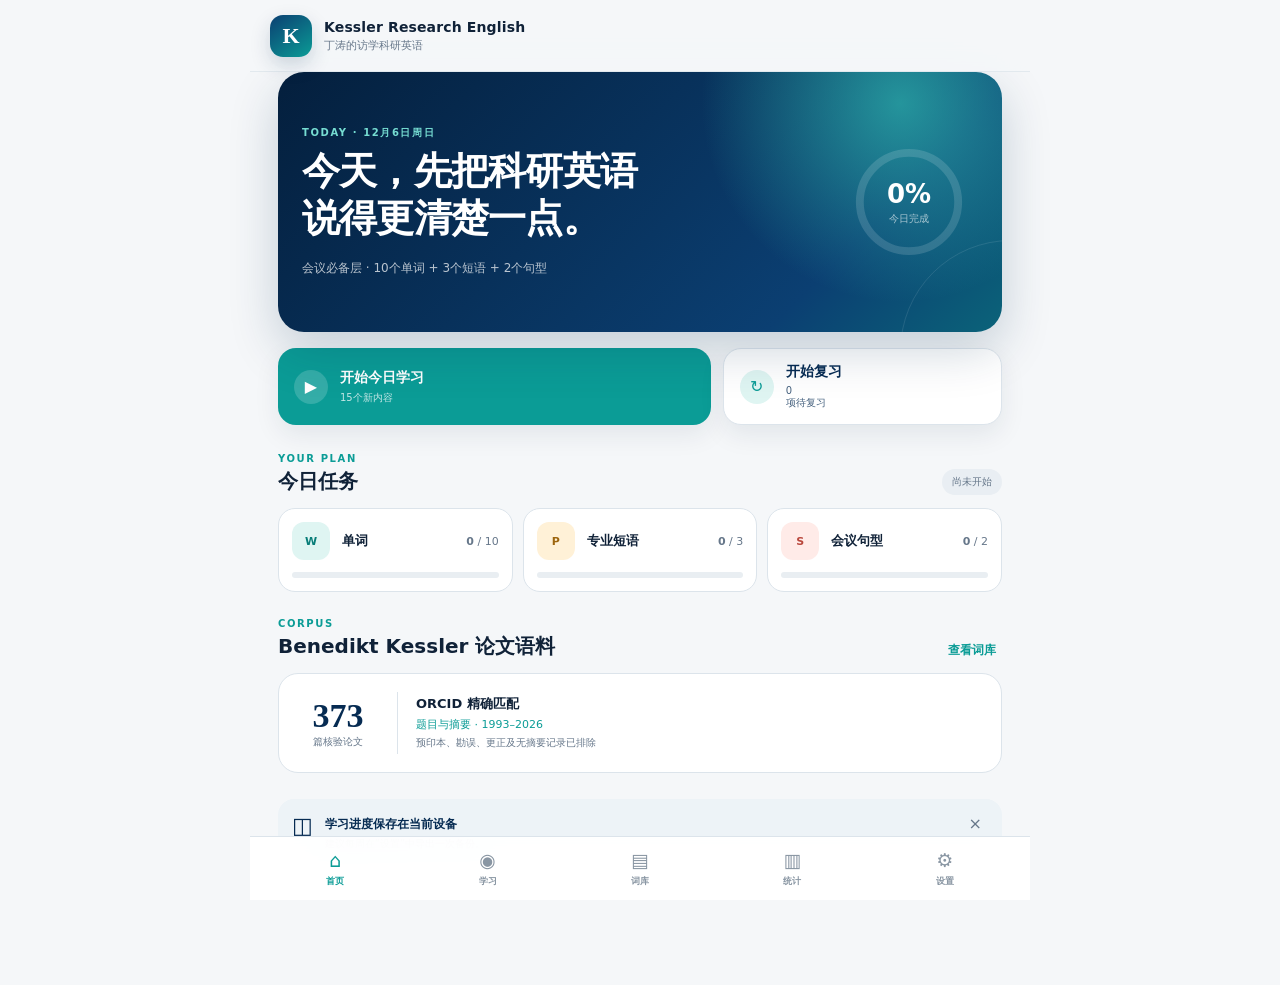
==== app/index.html @ 3f389485 "Publish Kessler Research English PWA" ====
<!doctype html>
<html lang="zh-CN">
  <head>
    <meta charset="utf-8" />
    <meta name="viewport" content="width=device-width, initial-scale=1, viewport-fit=cover" />
    <meta name="theme-color" content="#062b52" />
    <meta name="description" content="从 Benedikt Kessler 论文语料构建的科研英语学习工具" />
    <link rel="manifest" href="./manifest.webmanifest" />
    <link rel="icon" href="./icons/icon-192.png" />
    <link rel="apple-touch-icon" href="./icons/icon-192.png" />
    <link rel="stylesheet" href="./styles.css" />
    <title>Kessler Research English</title>
  </head>
  <body>
    <div class="app-shell">
      <header class="topbar">
        <div class="brand-mark" aria-hidden="true">K</div>
        <div class="brand-copy">
          <strong>Kessler Research English</strong>
          <span>丁涛的访学科研英语</span>
        </div>
        <button id="installButton" class="icon-button install-button" type="button" hidden aria-label="安装应用">
          <span aria-hidden="true">↓</span>
        </button>
      </header>

      <main id="mainContent">
        <section id="view-home" class="view is-active" data-view="home">
          <article class="hero-card">
            <div>
              <p class="eyebrow">TODAY · <span id="todayDate"></span></p>
              <h1>今天，先把科研英语<br />说得更清楚一点。</h1>
              <p class="hero-subtitle">会议必备层 · 10个单词 + 3个短语 + 2个句型</p>
            </div>
            <div class="progress-orbit" aria-label="今日进度">
              <svg viewBox="0 0 120 120" role="img">
                <circle class="orbit-track" cx="60" cy="60" r="50"></circle>
                <circle id="progressOrbit" class="orbit-value" cx="60" cy="60" r="50"></circle>
              </svg>
              <div class="orbit-label"><strong id="todayPercent">0%</strong><span>今日完成</span></div>
            </div>
          </article>

          <div class="home-actions">
            <button id="startTodayButton" class="primary-button" type="button">
              <span class="button-icon" aria-hidden="true">▶</span>
              <span><strong>开始今日学习</strong><small id="newItemsHint">15个新内容</small></span>
            </button>
            <button id="startReviewButton" class="secondary-button" type="button">
              <span class="button-icon review-icon" aria-hidden="true">↻</span>
              <span><strong>开始复习</strong><small><span id="dueReviewCount">0</span>项待复习</small></span>
            </button>
          </div>

          <section class="section-block">
            <div class="section-heading">
              <div><p class="eyebrow">YOUR PLAN</p><h2>今日任务</h2></div>
              <span class="status-pill" id="planStatus">尚未开始</span>
            </div>
            <div class="task-grid">
              <article class="task-card" data-task-type="word">
                <span class="task-icon word-color">W</span>
                <div><strong>单词</strong><span><b id="wordProgress">0</b> / 10</span></div>
                <div class="mini-progress"><i id="wordBar"></i></div>
              </article>
              <article class="task-card" data-task-type="phrase">
                <span class="task-icon phrase-color">P</span>
                <div><strong>专业短语</strong><span><b id="phraseProgress">0</b> / 3</span></div>
                <div class="mini-progress"><i id="phraseBar"></i></div>
              </article>
              <article class="task-card" data-task-type="sentence">
                <span class="task-icon sentence-color">S</span>
                <div><strong>会议句型</strong><span><b id="sentenceProgress">0</b> / 2</span></div>
                <div class="mini-progress"><i id="sentenceBar"></i></div>
              </article>
            </div>
          </section>

          <section class="section-block">
            <div class="section-heading">
              <div><p class="eyebrow">CORPUS</p><h2>Benedikt Kessler 论文语料</h2></div>
              <button class="text-button" data-go="library" type="button">查看词库</button>
            </div>
            <article class="corpus-card">
              <div class="corpus-number"><strong id="paperCount">373</strong><span>篇核验论文</span></div>
              <div class="corpus-divider"></div>
              <div class="corpus-copy">
                <strong>ORCID 精确匹配</strong>
                <span>题目与摘要 · 1993–2026</span>
                <small>预印本、勘误、更正及无摘要记录已排除</small>
              </div>
            </article>
          </section>

          <aside class="backup-notice" id="backupNotice">
            <span aria-hidden="true">◫</span>
            <div><strong>学习进度保存在当前设备</strong><p>建议每周在“设置”中导出一次备份。</p></div>
            <button id="dismissBackup" type="button" aria-label="关闭提示">×</button>
          </aside>
        </section>

        <section id="view-learn" class="view" data-view="learn">
          <div class="learn-header">
            <button id="closeSessionButton" class="icon-button" type="button" aria-label="退出学习">×</button>
            <div class="session-title"><strong id="sessionTitle">今日学习</strong><span id="sessionCounter">0 / 0</span></div>
            <button id="flagButton" class="icon-button" type="button" aria-label="标记内容错误">⚑</button>
          </div>
          <div class="session-progress"><i id="sessionProgressBar"></i></div>

          <article id="learningCard" class="learning-card">
            <div class="card-meta">
              <span id="cardTypeBadge" class="type-badge word-color">单词</span>
              <span id="cardTheme">泛素</span>
              <span id="cardFrequency"></span>
            </div>
            <div class="card-term-block">
              <h2 id="cardTerm">ubiquitin</h2>
              <p id="cardIpa" class="ipa">/juːˈbɪkwɪtɪn/</p>
              <p id="cardSyllables" class="syllables">ubi·qui·tin</p>
            </div>

            <div class="audio-controls" aria-label="发音控制">
              <button id="speakSlowButton" type="button"><span aria-hidden="true">◖</span>慢速</button>
              <button id="speakNormalButton" class="audio-primary" type="button"><span aria-hidden="true">▶</span>正常</button>
              <button id="speakLoopButton" type="button"><span aria-hidden="true">↻</span>循环</button>
            </div>

            <button id="revealButton" class="reveal-button" type="button">点击显示中文与例句</button>
            <div id="cardAnswer" class="card-answer" hidden>
              <p id="cardChinese" class="chinese-meaning"></p>
              <div id="wordFamilyBlock" class="detail-row"><span>词族</span><p id="cardWordFamily"></p></div>
              <div class="example-block">
                <span>科研语境</span>
                <p id="cardExampleEnglish"></p>
                <p id="cardExampleChinese" class="example-chinese"></p>
              </div>
              <div id="sourceBlock" class="source-block">
                <span>来源论文</span>
                <a id="cardSourceLink" target="_blank" rel="noreferrer"><span id="cardSourceTitle"></span><small id="cardSourceDoi"></small></a>
              </div>
            </div>

            <div class="practice-tools">
              <button id="recordButton" type="button"><span aria-hidden="true">●</span><span id="recordLabel">录下我的发音</span></button>
              <button id="playRecordingButton" type="button" disabled><span aria-hidden="true">▶</span>回听</button>
              <button id="quizButton" type="button"><span aria-hidden="true">♪</span>听力小测</button>
            </div>
            <audio id="recordingPlayback" hidden></audio>
          </article>

          <div id="ratingPanel" class="rating-panel" hidden>
            <p>这项内容你记得怎么样？</p>
            <div class="rating-grid">
              <button type="button" data-rating="again"><strong>忘记</strong><span>稍后再来</span></button>
              <button type="button" data-rating="hard"><strong>困难</strong><span>明天</span></button>
              <button type="button" data-rating="good"><strong>认识</strong><span>间隔复习</span></button>
              <button type="button" data-rating="easy"><strong>熟练</strong><span>延长间隔</span></button>
            </div>
          </div>
        </section>

        <section id="view-library" class="view" data-view="library">
          <div class="page-heading"><p class="eyebrow">300 ITEMS</p><h1>会议必备词库</h1><p>来源可追溯，按会议相关性排序。</p></div>
          <label class="search-box"><span aria-hidden="true">⌕</span><input id="librarySearch" type="search" placeholder="搜索英文、中文或主题" /></label>
          <div class="filter-row" id="libraryFilters">
            <button type="button" class="is-active" data-filter="all">全部</button>
            <button type="button" data-filter="word">单词</button>
            <button type="button" data-filter="phrase">短语</button>
            <button type="button" data-filter="sentence">句型</button>
            <button type="button" data-filter="flagged">已标记</button>
          </div>
          <div id="libraryList" class="library-list" aria-live="polite"></div>
          <button id="loadMoreLibrary" class="load-more" type="button">显示更多</button>
        </section>

        <section id="view-stats" class="view" data-view="stats">
          <div class="page-heading"><p class="eyebrow">PROGRESS</p><h1>学习统计</h1><p>关注是否真正听懂，而不只是点击次数。</p></div>
          <div class="stats-grid">
            <article><span>连续学习</span><strong><b id="streakCount">0</b> 天</strong></article>
            <article><span>已接触</span><strong><b id="seenCount">0</b> 项</strong></article>
            <article><span>已掌握</span><strong><b id="masteredCount">0</b> 项</strong></article>
            <article><span>累计复习</span><strong><b id="reviewCount">0</b> 次</strong></article>
          </div>
          <section class="mastery-card">
            <div class="section-heading"><div><p class="eyebrow">MEETING TIER</p><h2>会议必备层</h2></div><strong id="masteryPercent">0%</strong></div>
            <div class="mastery-bar"><i id="masteryBar"></i></div>
            <p>达到约80%后，再逐步引入领域核心层。</p>
          </section>
          <section class="section-block">
            <div class="section-heading"><div><p class="eyebrow">BY TYPE</p><h2>分类掌握</h2></div></div>
            <div id="typeStats" class="type-stats"></div>
          </section>
          <section class="section-block">
            <div class="section-heading"><div><p class="eyebrow">RECENT</p><h2>最近7天</h2></div></div>
            <div id="weeklyChart" class="weekly-chart"></div>
          </section>
        </section>

        <section id="view-settings" class="view" data-view="settings">
          <div class="page-heading"><p class="eyebrow">SETTINGS</p><h1>设置与备份</h1><p>发音取决于当前设备安装的系统语音。</p></div>
          <section class="settings-card">
            <label for="voiceSelect"><span>英式语音</span><small id="voiceStatus">正在读取设备声音…</small></label>
            <select id="voiceSelect"></select>
            <div class="settings-row"><label for="slowRate"><span>慢速语速</span><small id="slowRateValue">0.72×</small></label><input id="slowRate" type="range" min="0.5" max="0.9" step="0.02" value="0.72" /></div>
            <button id="testVoiceButton" class="settings-action" type="button">试听当前语音</button>
          </section>
          <section class="settings-card">
            <div class="settings-copy"><strong>学习进度</strong><p>无需账户；进度只保存在当前浏览器。</p></div>
            <div class="settings-actions">
              <button id="exportButton" type="button">导出备份</button>
              <label class="file-button">导入备份<input id="importInput" type="file" accept="application/json" /></label>
            </div>
          </section>
          <section class="settings-card">
            <div class="settings-copy"><strong>内容质量</strong><p><span id="flaggedCount">0</span>项被标记。导出的备份中会保留标记。</p></div>
            <button id="exportFlagsButton" class="settings-action" type="button">导出错误标记</button>
          </section>
          <section class="settings-card about-card">
            <div class="settings-copy"><strong>语料与版权</strong><p>373篇论文由ORCID精确匹配并经类型、摘要和作者规则筛选。软件只展示派生学习内容，不批量转载摘要。部分英式音标来自Wiktionary（CC BY-SA 4.0），专业术语另经人工校正。</p></div>
            <a href="https://orcid.org/0000-0002-8160-2446" target="_blank" rel="noreferrer">查看Kessler的ORCID</a>
          </section>
          <button id="resetButton" class="danger-button" type="button">清除本设备学习进度</button>
          <p class="version-line">Kessler Research English · <span id="appVersion">2026.07.31</span></p>
        </section>
      </main>

      <nav class="bottom-nav" aria-label="主导航">
        <button class="is-active" type="button" data-go="home"><span aria-hidden="true">⌂</span><b>首页</b></button>
        <button type="button" data-go="learn"><span aria-hidden="true">◉</span><b>学习</b></button>
        <button type="button" data-go="library"><span aria-hidden="true">▤</span><b>词库</b></button>
        <button type="button" data-go="stats"><span aria-hidden="true">▥</span><b>统计</b></button>
        <button type="button" data-go="settings"><span aria-hidden="true">⚙</span><b>设置</b></button>
      </nav>
    </div>

    <dialog id="quizDialog" class="quiz-dialog">
      <form method="dialog">
        <button class="dialog-close" value="cancel" aria-label="关闭">×</button>
        <p class="eyebrow">LISTENING QUIZ</p>
        <h2>你听到的是哪一项？</h2>
        <button id="quizReplayButton" class="quiz-speaker" type="button"><span aria-hidden="true">▶</span>再听一遍</button>
        <div id="quizOptions" class="quiz-options"></div>
        <p id="quizFeedback" class="quiz-feedback" aria-live="polite"></p>
      </form>
    </dialog>

    <div id="toast" class="toast" role="status" aria-live="polite"></div>
    <script src="./app.js" defer></script>
  </body>
</html>
---- app/styles.css ----
:root {
  --oxford: #062b52;
  --oxford-2: #0b3f72;
  --ink: #102238;
  --muted: #66778a;
  --paper: #f5f7f9;
  --card: #ffffff;
  --line: #dce4eb;
  --teal: #0b9c96;
  --teal-soft: #dff5f2;
  --gold: #e8a63b;
  --gold-soft: #fff1d7;
  --coral: #e26b5f;
  --coral-soft: #ffebe8;
  --shadow: 0 16px 42px rgba(15, 41, 68, 0.1);
  --radius-xl: 26px;
  --radius-lg: 20px;
  --radius-md: 14px;
  --safe-bottom: env(safe-area-inset-bottom, 0px);
  color-scheme: light;
  font-family: Inter, ui-sans-serif, system-ui, -apple-system, BlinkMacSystemFont, "Segoe UI", "PingFang SC", "Microsoft YaHei", sans-serif;
}

* { box-sizing: border-box; }
html { background: var(--paper); }
body { margin: 0; min-width: 320px; color: var(--ink); background: var(--paper); }
button, input, select { font: inherit; }
button { color: inherit; }
button:focus-visible, input:focus-visible, select:focus-visible, a:focus-visible { outline: 3px solid rgba(11, 156, 150, 0.3); outline-offset: 2px; }
[hidden] { display: none !important; }

.app-shell { width: min(100%, 780px); min-height: 100vh; margin: 0 auto; background: var(--paper); position: relative; }
.topbar { height: 72px; padding: 12px 20px; display: flex; align-items: center; gap: 12px; background: rgba(245,247,249,.92); backdrop-filter: blur(14px); position: sticky; top: 0; z-index: 30; border-bottom: 1px solid rgba(220,228,235,.75); }
.brand-mark { width: 42px; height: 42px; border-radius: 13px; display: grid; place-items: center; color: #fff; font: 700 22px Georgia, serif; background: linear-gradient(145deg, var(--oxford-2), var(--teal)); box-shadow: 0 8px 20px rgba(6,43,82,.18); }
.brand-copy { display: grid; line-height: 1.2; flex: 1; }
.brand-copy strong { font-size: 14px; letter-spacing: .01em; }
.brand-copy span { font-size: 11px; color: var(--muted); margin-top: 4px; }
.icon-button { width: 42px; height: 42px; border: 1px solid var(--line); background: var(--card); border-radius: 50%; display: grid; place-items: center; cursor: pointer; font-size: 20px; }
.install-button { color: var(--oxford); font-weight: 800; }

main { padding-bottom: calc(94px + var(--safe-bottom)); }
.view { display: none; padding: 0 18px 26px; animation: view-in .2s ease; }
.view.is-active { display: block; }
@keyframes view-in { from { opacity: 0; transform: translateY(4px); } to { opacity: 1; transform: none; } }

.hero-card { color: #fff; background: radial-gradient(circle at 86% 12%, rgba(49,191,179,.68), transparent 30%), linear-gradient(135deg, #041f3d 0%, #0b3f72 76%, #0b817f 120%); border-radius: var(--radius-xl); min-height: 260px; padding: 28px 24px; display: grid; grid-template-columns: 1fr 128px; align-items: center; gap: 14px; box-shadow: 0 18px 50px rgba(6,43,82,.2); overflow: hidden; position: relative; }
.hero-card::after { content: ""; width: 220px; height: 220px; border: 1px solid rgba(255,255,255,.1); border-radius: 50%; position: absolute; right: -120px; bottom: -130px; }
.eyebrow { margin: 0 0 8px; font-size: 10px; font-weight: 800; letter-spacing: .16em; color: var(--teal); text-transform: uppercase; }
.hero-card .eyebrow { color: #76ddd2; }
.hero-card h1 { font-family: Georgia, "Songti SC", serif; font-size: clamp(28px, 7vw, 38px); line-height: 1.23; margin: 0; letter-spacing: -.02em; }
.hero-subtitle { color: rgba(255,255,255,.72); line-height: 1.55; font-size: 12px; margin: 18px 0 0; }
.progress-orbit { width: 118px; height: 118px; position: relative; }
.progress-orbit svg { width: 100%; transform: rotate(-90deg); }
.progress-orbit circle { fill: none; stroke-width: 8; }
.orbit-track { stroke: rgba(255,255,255,.14); }
.orbit-value { stroke: #75e0d5; stroke-linecap: round; stroke-dasharray: 314.16; stroke-dashoffset: 314.16; transition: stroke-dashoffset .5s ease; }
.orbit-label { position: absolute; inset: 0; display: grid; place-content: center; text-align: center; }
.orbit-label strong { font-size: 26px; }
.orbit-label span { color: rgba(255,255,255,.64); font-size: 10px; margin-top: 3px; }

.home-actions { display: grid; grid-template-columns: 1.55fr 1fr; gap: 12px; margin: 16px 0 28px; }
.primary-button, .secondary-button { min-height: 72px; border: 0; border-radius: 18px; padding: 14px 16px; display: flex; align-items: center; gap: 12px; text-align: left; cursor: pointer; box-shadow: 0 10px 26px rgba(15,41,68,.08); }
.primary-button { color: #fff; background: var(--teal); }
.secondary-button { color: var(--oxford); background: var(--card); border: 1px solid var(--line); }
.button-icon { width: 34px; height: 34px; border-radius: 50%; display: grid; place-items: center; background: rgba(255,255,255,.17); }
.review-icon { background: var(--teal-soft); color: var(--teal); }
.primary-button span:last-child, .secondary-button span:last-child { display: grid; }
.primary-button strong, .secondary-button strong { font-size: 14px; }
.primary-button small, .secondary-button small { margin-top: 4px; opacity: .75; font-size: 10px; }

.section-block { margin: 26px 0; }
.section-heading { display: flex; justify-content: space-between; align-items: end; gap: 12px; margin-bottom: 13px; }
.section-heading h2 { margin: 0; font-size: 20px; }
.section-heading .eyebrow { margin-bottom: 4px; }
.status-pill { background: #e9eef3; color: var(--muted); border-radius: 999px; padding: 6px 10px; font-size: 10px; }
.text-button { border: 0; background: transparent; color: var(--teal); font-weight: 700; font-size: 12px; cursor: pointer; }
.task-grid { display: grid; gap: 10px; }
.task-card { background: var(--card); border: 1px solid var(--line); border-radius: 17px; padding: 13px; display: grid; grid-template-columns: 38px 1fr 78px; gap: 12px; align-items: center; }
.task-icon { width: 38px; height: 38px; border-radius: 12px; display: grid; place-items: center; font-weight: 800; }
.task-card > div:nth-child(2) { display: flex; justify-content: space-between; gap: 10px; align-items: center; }
.task-card strong { font-size: 13px; }
.task-card span { font-size: 11px; color: var(--muted); }
.mini-progress { height: 6px; border-radius: 99px; background: #e9eef2; overflow: hidden; }
.mini-progress i { display: block; height: 100%; width: 0; border-radius: inherit; background: var(--teal); transition: width .35s ease; }
.word-color { background: var(--teal-soft) !important; color: #087d78 !important; }
.phrase-color { background: var(--gold-soft) !important; color: #9d650e !important; }
.sentence-color { background: var(--coral-soft) !important; color: #b9473c !important; }

.corpus-card { background: var(--card); border: 1px solid var(--line); border-radius: var(--radius-lg); padding: 18px; display: flex; align-items: center; gap: 18px; }
.corpus-number { min-width: 82px; display: grid; text-align: center; }
.corpus-number strong { font: 700 34px Georgia, serif; color: var(--oxford); }
.corpus-number span { font-size: 10px; color: var(--muted); }
.corpus-divider { width: 1px; height: 62px; background: var(--line); }
.corpus-copy { display: grid; gap: 4px; }
.corpus-copy strong { font-size: 13px; }
.corpus-copy span { font-size: 11px; color: var(--teal); }
.corpus-copy small { color: var(--muted); font-size: 10px; line-height: 1.45; }
.backup-notice { display: flex; align-items: flex-start; gap: 12px; margin-top: 22px; padding: 14px; background: #edf3f7; border-radius: 16px; color: var(--oxford); }
.backup-notice > span { font-size: 22px; }
.backup-notice div { flex: 1; }
.backup-notice strong { font-size: 12px; }
.backup-notice p { color: var(--muted); font-size: 10px; margin: 4px 0 0; }
.backup-notice button { border: 0; background: transparent; cursor: pointer; color: var(--muted); }

.learn-header { display: flex; align-items: center; gap: 12px; padding: 12px 0; }
.session-title { flex: 1; text-align: center; display: grid; }
.session-title strong { font-size: 13px; }
.session-title span { color: var(--muted); font-size: 10px; margin-top: 2px; }
.session-progress { height: 4px; border-radius: 99px; background: #dfe6eb; overflow: hidden; margin: 0 0 16px; }
.session-progress i { display: block; width: 0; height: 100%; background: var(--teal); transition: width .3s ease; }
.learning-card { background: var(--card); border: 1px solid var(--line); border-radius: var(--radius-xl); padding: 22px 20px; box-shadow: var(--shadow); }
.card-meta { display: flex; align-items: center; gap: 8px; color: var(--muted); font-size: 10px; }
.type-badge { border-radius: 999px; padding: 6px 9px; font-weight: 800; }
#cardFrequency { margin-left: auto; }
.card-term-block { text-align: center; padding: 38px 0 22px; }
.card-term-block h2 { margin: 0; color: var(--oxford); font: 700 clamp(34px, 9vw, 50px)/1.14 Georgia, "Times New Roman", serif; overflow-wrap: anywhere; }
.card-term-block h2.is-sentence { font-size: clamp(24px, 6.5vw, 34px); line-height: 1.32; }
.ipa { font-size: 15px; color: var(--teal); margin: 12px 0 0; }
.syllables { font-size: 11px; letter-spacing: .08em; color: var(--muted); margin: 7px 0 0; }
.audio-controls { display: grid; grid-template-columns: repeat(3, 1fr); gap: 8px; }
.audio-controls button { border: 1px solid var(--line); background: #f8fafb; border-radius: 12px; padding: 11px 6px; color: var(--muted); font-size: 11px; cursor: pointer; }
.audio-controls button span { margin-right: 4px; }
.audio-controls .audio-primary { background: var(--oxford); border-color: var(--oxford); color: #fff; }
.reveal-button { width: 100%; margin: 22px 0 0; border: 1px dashed #a9bac8; background: #f7fafb; color: var(--oxford); border-radius: 14px; padding: 15px; cursor: pointer; font-weight: 700; font-size: 12px; }
.card-answer { border-top: 1px solid var(--line); margin-top: 22px; padding-top: 20px; }
.chinese-meaning { text-align: center; font-size: 24px; font-weight: 800; color: var(--oxford); margin: 0 0 20px; }
.detail-row, .example-block, .source-block { margin-top: 16px; }
.detail-row > span, .example-block > span, .source-block > span { display: block; color: var(--muted); font-size: 9px; letter-spacing: .12em; text-transform: uppercase; margin-bottom: 6px; }
.detail-row p, .example-block p { margin: 0; font-size: 13px; line-height: 1.6; }
.example-chinese { color: var(--muted); font-size: 11px !important; margin-top: 3px !important; }
.source-block a { display: grid; color: var(--oxford); text-decoration: none; padding: 11px 12px; background: #f1f5f7; border-radius: 12px; }
.source-block a span { font-size: 10px; line-height: 1.45; }
.source-block a small { color: var(--teal); margin-top: 4px; font-size: 9px; }
.practice-tools { display: grid; grid-template-columns: 1.35fr .8fr .9fr; gap: 8px; margin-top: 20px; }
.practice-tools button { border: 1px solid var(--line); background: var(--card); border-radius: 12px; padding: 11px 6px; font-size: 10px; cursor: pointer; }
.practice-tools button:disabled { opacity: .4; cursor: not-allowed; }
#recordButton.is-recording { color: var(--coral); border-color: var(--coral); background: var(--coral-soft); }
.rating-panel { margin-top: 14px; }
.rating-panel > p { text-align: center; color: var(--muted); font-size: 11px; }
.rating-grid { display: grid; grid-template-columns: repeat(4, 1fr); gap: 7px; }
.rating-grid button { border: 1px solid var(--line); background: var(--card); border-radius: 12px; padding: 10px 4px; display: grid; cursor: pointer; }
.rating-grid button strong { font-size: 11px; }
.rating-grid button span { color: var(--muted); font-size: 8px; margin-top: 3px; }

.page-heading { padding: 24px 2px 18px; }
.page-heading h1 { margin: 0; font: 700 32px Georgia, "Songti SC", serif; color: var(--oxford); }
.page-heading > p:last-child { margin: 8px 0 0; color: var(--muted); font-size: 12px; }
.search-box { display: flex; align-items: center; gap: 9px; background: var(--card); border: 1px solid var(--line); border-radius: 14px; padding: 0 13px; }
.search-box span { color: var(--muted); font-size: 20px; }
.search-box input { border: 0; background: transparent; min-width: 0; width: 100%; padding: 13px 0; outline: 0; }
.filter-row { display: flex; gap: 7px; overflow-x: auto; padding: 12px 0 10px; scrollbar-width: none; }
.filter-row::-webkit-scrollbar { display: none; }
.filter-row button { white-space: nowrap; border: 1px solid var(--line); background: var(--card); color: var(--muted); border-radius: 999px; padding: 8px 12px; font-size: 10px; cursor: pointer; }
.filter-row button.is-active { color: #fff; border-color: var(--oxford); background: var(--oxford); }
.library-list { display: grid; gap: 8px; }
.library-item { border: 1px solid var(--line); background: var(--card); border-radius: 15px; padding: 13px; display: grid; grid-template-columns: 36px 1fr auto; align-items: center; gap: 11px; cursor: pointer; text-align: left; }
.library-item .task-icon { width: 36px; height: 36px; }
.library-term { display: grid; min-width: 0; }
.library-term strong { font: 700 16px Georgia, serif; color: var(--oxford); overflow: hidden; text-overflow: ellipsis; white-space: nowrap; }
.library-term span { font-size: 10px; color: var(--muted); margin-top: 4px; overflow: hidden; text-overflow: ellipsis; white-space: nowrap; }
.library-state { font-size: 9px; border-radius: 999px; padding: 5px 8px; background: #edf1f4; color: var(--muted); }
.library-state.mastered { color: #087d78; background: var(--teal-soft); }
.load-more { display: block; margin: 14px auto 0; border: 0; background: transparent; color: var(--teal); font-size: 11px; font-weight: 800; cursor: pointer; }

.stats-grid { display: grid; grid-template-columns: repeat(2, 1fr); gap: 10px; }
.stats-grid article { background: var(--card); border: 1px solid var(--line); border-radius: 17px; padding: 16px; display: grid; gap: 8px; }
.stats-grid span { color: var(--muted); font-size: 10px; }
.stats-grid strong { color: var(--oxford); font-size: 16px; }
.stats-grid b { font: 700 30px Georgia, serif; }
.mastery-card { margin: 16px 0 28px; background: linear-gradient(135deg, var(--oxford), var(--oxford-2)); color: #fff; padding: 20px; border-radius: var(--radius-lg); }
.mastery-card .eyebrow { color: #73d9d0; }
.mastery-card .section-heading { margin-bottom: 15px; }
.mastery-card .section-heading > strong { font: 700 28px Georgia, serif; }
.mastery-bar { height: 8px; border-radius: 99px; background: rgba(255,255,255,.14); overflow: hidden; }
.mastery-bar i { display: block; width: 0; height: 100%; background: #70ded3; border-radius: inherit; }
.mastery-card > p { color: rgba(255,255,255,.64); font-size: 10px; margin: 10px 0 0; }
.type-stats { display: grid; gap: 10px; }
.type-stat { display: grid; grid-template-columns: 70px 1fr 38px; align-items: center; gap: 10px; font-size: 11px; }
.type-stat .bar { height: 7px; background: #e5ebef; border-radius: 99px; overflow: hidden; }
.type-stat .bar i { display: block; height: 100%; background: var(--teal); }
.weekly-chart { height: 140px; display: flex; align-items: end; gap: 8px; padding: 12px 0 0; }
.day-column { flex: 1; height: 100%; display: flex; flex-direction: column; justify-content: flex-end; align-items: center; gap: 6px; }
.day-column i { display: block; width: min(28px, 70%); min-height: 3px; background: linear-gradient(180deg, var(--teal), #77d7ce); border-radius: 8px 8px 3px 3px; }
.day-column span { color: var(--muted); font-size: 9px; }

.settings-card { background: var(--card); border: 1px solid var(--line); border-radius: var(--radius-lg); padding: 17px; margin-bottom: 12px; }
.settings-card > label, .settings-row label { display: flex; justify-content: space-between; gap: 10px; margin-bottom: 9px; }
.settings-card label span, .settings-copy strong { font-size: 13px; font-weight: 800; }
.settings-card label small { color: var(--muted); font-size: 9px; align-self: end; }
.settings-card select { width: 100%; border: 1px solid var(--line); background: #f8fafb; border-radius: 11px; padding: 11px; }
.settings-row { margin-top: 16px; }
.settings-row input { width: 100%; accent-color: var(--teal); }
.settings-action, .settings-actions button, .file-button { border: 1px solid var(--line); background: #f8fafb; border-radius: 11px; padding: 10px 12px; cursor: pointer; font-size: 11px; text-align: center; }
.settings-action { width: 100%; margin-top: 12px; }
.settings-copy p { color: var(--muted); font-size: 10px; line-height: 1.5; margin: 5px 0 0; }
.settings-actions { display: grid; grid-template-columns: 1fr 1fr; gap: 8px; margin-top: 14px; }
.file-button input { display: none; }
.about-card a { display: inline-block; color: var(--teal); font-size: 11px; margin-top: 12px; }
.danger-button { width: 100%; border: 1px solid #f1c5bf; color: #ae4137; background: #fff4f2; padding: 12px; border-radius: 12px; cursor: pointer; }
.version-line { color: #9aa7b4; text-align: center; font-size: 9px; margin: 22px 0; }

.bottom-nav { position: fixed; z-index: 40; left: 50%; bottom: 0; transform: translateX(-50%); width: min(100%, 780px); display: grid; grid-template-columns: repeat(5, 1fr); background: rgba(255,255,255,.95); backdrop-filter: blur(16px); border-top: 1px solid var(--line); padding: 8px 9px calc(8px + var(--safe-bottom)); }
.bottom-nav button { border: 0; background: transparent; color: #8996a3; display: grid; place-items: center; gap: 3px; padding: 4px; cursor: pointer; }
.bottom-nav button span { font-size: 19px; height: 23px; }
.bottom-nav button b { font-size: 9px; font-weight: 600; }
.bottom-nav button.is-active { color: var(--teal); }

.quiz-dialog { width: min(calc(100% - 30px), 440px); border: 0; border-radius: 24px; padding: 0; color: var(--ink); box-shadow: 0 30px 80px rgba(0,0,0,.28); }
.quiz-dialog::backdrop { background: rgba(4,23,42,.65); backdrop-filter: blur(3px); }
.quiz-dialog form { padding: 24px; position: relative; }
.dialog-close { position: absolute; right: 16px; top: 14px; border: 0; background: transparent; color: var(--muted); font-size: 22px; cursor: pointer; }
.quiz-dialog h2 { margin: 0; font: 700 26px Georgia, serif; color: var(--oxford); }
.quiz-speaker { margin: 22px auto; display: flex; gap: 8px; align-items: center; border: 0; background: var(--oxford); color: #fff; border-radius: 999px; padding: 11px 18px; cursor: pointer; }
.quiz-options { display: grid; gap: 8px; }
.quiz-options button { border: 1px solid var(--line); background: #f8fafb; border-radius: 12px; padding: 12px; text-align: left; cursor: pointer; }
.quiz-options button.correct { border-color: var(--teal); background: var(--teal-soft); color: #087d78; }
.quiz-options button.incorrect { border-color: var(--coral); background: var(--coral-soft); color: #a83d34; }
.quiz-feedback { min-height: 20px; text-align: center; font-size: 11px; margin: 12px 0 0; }
.toast { position: fixed; z-index: 100; left: 50%; bottom: calc(88px + var(--safe-bottom)); transform: translate(-50%, 20px); background: #102238; color: #fff; padding: 10px 14px; border-radius: 999px; font-size: 10px; opacity: 0; pointer-events: none; transition: .2s ease; white-space: nowrap; max-width: calc(100% - 32px); overflow: hidden; text-overflow: ellipsis; }
.toast.is-visible { opacity: 1; transform: translate(-50%, 0); }

@media (max-width: 520px) {
  .hero-card { grid-template-columns: 1fr; min-height: 310px; }
  .progress-orbit { position: absolute; right: 20px; bottom: 19px; width: 98px; height: 98px; }
  .orbit-label strong { font-size: 22px; }
  .hero-subtitle { max-width: 60%; }
  .home-actions { grid-template-columns: 1fr 1fr; }
  .primary-button, .secondary-button { align-items: flex-start; flex-direction: column; gap: 7px; min-height: 100px; }
  .task-card { grid-template-columns: 38px 1fr; }
  .task-card .mini-progress { grid-column: 1 / -1; }
  .practice-tools { grid-template-columns: 1fr 1fr; }
  .practice-tools button:first-child { grid-column: 1 / -1; }
}

@media (min-width: 700px) {
  .view { padding-left: 28px; padding-right: 28px; }
  .task-grid { grid-template-columns: repeat(3, 1fr); }
  .task-card { grid-template-columns: 38px 1fr; }
  .task-card .mini-progress { grid-column: 1 / -1; }
  .library-list { grid-template-columns: repeat(2, 1fr); }
}

@media (prefers-reduced-motion: reduce) {
  *, *::before, *::after { scroll-behavior: auto !important; animation-duration: .01ms !important; transition-duration: .01ms !important; }
}
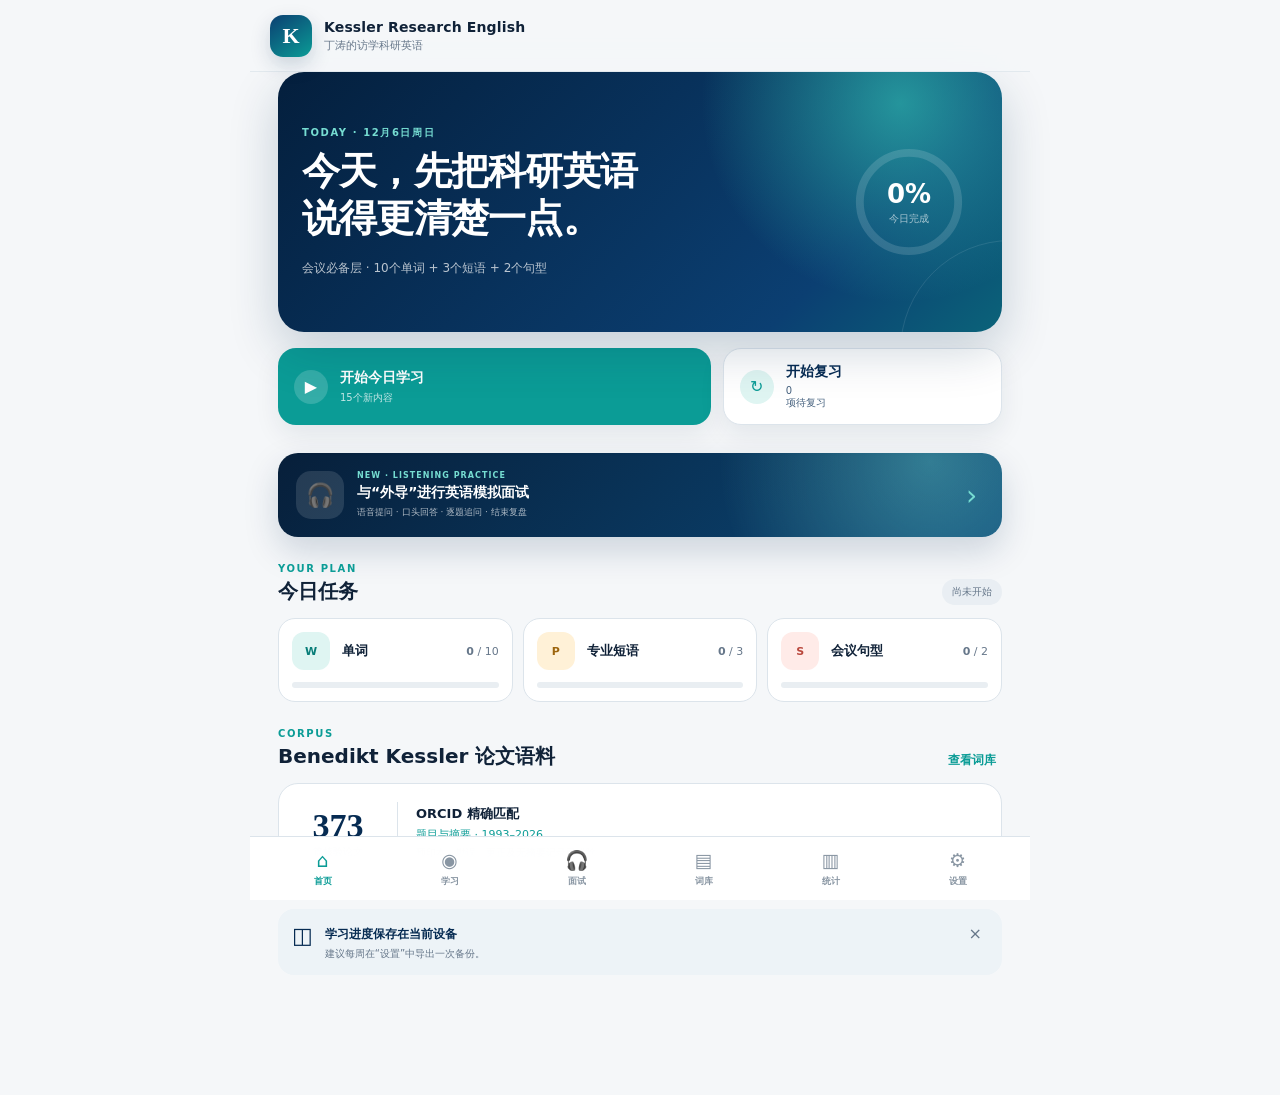
==== commit 60be58c0: "Add interactive spoken interview practice" ====
--- a/app/index.html
+++ b/app/index.html
@@ -52,6 +52,16 @@
             </button>
           </div>
 
+          <button id="openInterviewButton" class="interview-entry" type="button" data-go="interview">
+            <span class="interview-entry-icon" aria-hidden="true">🎧</span>
+            <span class="interview-entry-copy">
+              <small>NEW · LISTENING PRACTICE</small>
+              <strong>与“外导”进行英语模拟面试</strong>
+              <span>语音提问 · 口头回答 · 逐题追问 · 结束复盘</span>
+            </span>
+            <span class="interview-entry-arrow" aria-hidden="true">›</span>
+          </button>
+
           <section class="section-block">
             <div class="section-heading">
               <div><p class="eyebrow">YOUR PLAN</p><h2>今日任务</h2></div>
@@ -99,6 +109,129 @@
           </aside>
         </section>
 
+        <section id="view-interview" class="view" data-view="interview">
+          <div class="page-heading interview-page-heading">
+            <p class="eyebrow">OXFORD VISIT · LISTENING</p>
+            <h1>英语模拟面试</h1>
+            <p>Professor Kessler 角色模拟。问题默认不显示文字，请先听再回答。</p>
+          </div>
+
+          <section id="interviewIntro" class="interview-intro">
+            <article class="interviewer-card">
+              <div class="interviewer-avatar" aria-hidden="true">BK</div>
+              <div>
+                <p class="eyebrow">AI PRACTICE ROLE</p>
+                <h2>Professor Benedikt Kessler</h2>
+                <p>University of Oxford · Research-visit interview</p>
+              </div>
+            </article>
+
+            <div class="interview-brief">
+              <div><strong>约 12–16 个问题</strong><span>会根据回答追问</span></div>
+              <div><strong>0.75× 语速</strong><span>可随时慢速重播</span></div>
+              <div><strong>不打断纠错</strong><span>结束后统一复盘</span></div>
+            </div>
+
+            <div class="interview-topic-list">
+              <strong>本轮覆盖</strong>
+              <p>C. elegans lactylome · mass spectrometry · motivation · proposed visit · funding · availability</p>
+            </div>
+
+            <aside class="interview-device-note">
+              <span aria-hidden="true">●</span>
+              <p><strong>建议佩戴耳机</strong><br />首次使用麦克风时，请允许浏览器访问。语音转写不支持时仍可听题并手动输入。</p>
+            </aside>
+
+            <button id="interviewStartButton" class="interview-start-button" type="button">
+              <span aria-hidden="true">▶</span> 开始模拟面试
+            </button>
+          </section>
+
+          <section id="interviewSession" class="interview-session" hidden>
+            <div class="interview-session-top">
+              <button id="interviewExitButton" class="icon-button" type="button" aria-label="退出模拟面试">×</button>
+              <div>
+                <strong id="interviewQuestionNumber">Question 1</strong>
+                <span id="interviewTopic">Introduction</span>
+              </div>
+              <button id="interviewEndButton" class="interview-end-button" type="button">结束</button>
+            </div>
+            <div class="session-progress interview-progress"><i id="interviewProgressBar"></i></div>
+
+            <article class="interview-stage">
+              <div class="interviewer-live">
+                <div class="interviewer-avatar is-live" aria-hidden="true">BK</div>
+                <div>
+                  <strong>Professor Kessler</strong>
+                  <span id="interviewStatus" aria-live="polite">准备提问…</span>
+                </div>
+                <div id="interviewWave" class="voice-wave" aria-hidden="true"><i></i><i></i><i></i><i></i><i></i></div>
+              </div>
+
+              <div id="interviewQuestionText" class="interview-question-text" hidden></div>
+
+              <div class="interview-listen-controls">
+                <button id="interviewRepeatButton" type="button"><span aria-hidden="true">↻</span> 0.75× 重播</button>
+                <button id="interviewSlowerButton" type="button"><span aria-hidden="true">◖</span> 更慢重播</button>
+                <button id="interviewShowTextButton" type="button"><span aria-hidden="true">Aa</span> 显示原文</button>
+              </div>
+
+              <div class="answer-panel">
+                <div class="answer-panel-heading">
+                  <div><p class="eyebrow">YOUR ANSWER</p><strong>请用英语口头回答</strong></div>
+                  <span id="interviewTimer">00:00</span>
+                </div>
+
+                <button id="interviewMicButton" class="interview-mic-button" type="button">
+                  <span class="mic-symbol" aria-hidden="true">●</span>
+                  <strong id="interviewMicLabel">点击开始回答</strong>
+                  <small>再次点击结束录音</small>
+                </button>
+
+                <label class="interview-transcript-label" for="interviewAnswerInput">
+                  <span>语音转写（可以手动修改）</span>
+                  <textarea id="interviewAnswerInput" rows="4" lang="en" spellcheck="true" placeholder="Your spoken answer will appear here…"></textarea>
+                </label>
+                <p id="interviewRecognitionNote" class="recognition-note"></p>
+
+                <div class="interview-answer-actions">
+                  <button id="interviewDidNotUnderstandButton" type="button">没听懂，再慢一点</button>
+                  <button id="interviewSubmitButton" type="button" disabled>提交并听下一题 <span aria-hidden="true">›</span></button>
+                </div>
+              </div>
+            </article>
+          </section>
+
+          <section id="interviewResult" class="interview-result" hidden>
+            <article class="result-hero">
+              <span aria-hidden="true">✓</span>
+              <p class="eyebrow">INTERVIEW COMPLETE</p>
+              <h2>本轮模拟完成</h2>
+              <p id="interviewResultSummary"></p>
+            </article>
+
+            <article class="result-card">
+              <p class="eyebrow">1 · LISTENING</p>
+              <h3>没有听懂的问题</h3>
+              <ul id="interviewMisunderstoodList"></ul>
+            </article>
+            <article class="result-card">
+              <p class="eyebrow">2 · CLARITY</p>
+              <h3>表达不够清楚的回答</h3>
+              <ul id="interviewUnclearList"></ul>
+            </article>
+            <article class="result-card improve-card">
+              <p class="eyebrow">3 · SENTENCES TO IMPROVE</p>
+              <h3>建议重点练习的五句话</h3>
+              <ol id="interviewSentenceList"></ol>
+            </article>
+            <div class="result-actions">
+              <button id="interviewCopyButton" type="button">复制本轮复盘</button>
+              <button id="interviewRestartButton" class="interview-start-button" type="button">再练一次</button>
+            </div>
+          </section>
+        </section>
+
         <section id="view-learn" class="view" data-view="learn">
           <div class="learn-header">
             <button id="closeSessionButton" class="icon-button" type="button" aria-label="退出学习">×</button>
@@ -227,6 +360,7 @@
       <nav class="bottom-nav" aria-label="主导航">
         <button class="is-active" type="button" data-go="home"><span aria-hidden="true">⌂</span><b>首页</b></button>
         <button type="button" data-go="learn"><span aria-hidden="true">◉</span><b>学习</b></button>
+        <button type="button" data-go="interview"><span aria-hidden="true">🎧</span><b>面试</b></button>
         <button type="button" data-go="library"><span aria-hidden="true">▤</span><b>词库</b></button>
         <button type="button" data-go="stats"><span aria-hidden="true">▥</span><b>统计</b></button>
         <button type="button" data-go="settings"><span aria-hidden="true">⚙</span><b>设置</b></button>
@@ -246,5 +380,6 @@
 
     <div id="toast" class="toast" role="status" aria-live="polite"></div>
     <script src="./app.js" defer></script>
+    <script src="./interview.js" defer></script>
   </body>
 </html>
--- a/app/styles.css
+++ b/app/styles.css
@@ -24,7 +24,7 @@
 * { box-sizing: border-box; }
 html { background: var(--paper); }
 body { margin: 0; min-width: 320px; color: var(--ink); background: var(--paper); }
-button, input, select { font: inherit; }
+button, input, select, textarea { font: inherit; }
 button { color: inherit; }
 button:focus-visible, input:focus-visible, select:focus-visible, a:focus-visible { outline: 3px solid rgba(11, 156, 150, 0.3); outline-offset: 2px; }
 [hidden] { display: none !important; }
@@ -101,6 +101,101 @@
 .backup-notice strong { font-size: 12px; }
 .backup-notice p { color: var(--muted); font-size: 10px; margin: 4px 0 0; }
 .backup-notice button { border: 0; background: transparent; cursor: pointer; color: var(--muted); }
+
+.interview-entry { width: 100%; border: 0; color: #fff; background: radial-gradient(circle at 90% 10%, rgba(117,224,213,.38), transparent 32%), linear-gradient(135deg, #071f3a, #0b4776); border-radius: var(--radius-lg); padding: 18px; display: grid; grid-template-columns: 48px 1fr 18px; align-items: center; gap: 13px; text-align: left; cursor: pointer; box-shadow: 0 14px 34px rgba(6,43,82,.17); }
+.interview-entry-icon { width: 48px; height: 48px; border-radius: 15px; display: grid; place-items: center; background: rgba(255,255,255,.12); font-size: 23px; }
+.interview-entry-copy { min-width: 0; display: grid; gap: 4px; }
+.interview-entry-copy small { color: #76ddd2; font-size: 8px; font-weight: 800; letter-spacing: .13em; }
+.interview-entry-copy strong { font-size: 14px; }
+.interview-entry-copy span { color: rgba(255,255,255,.67); font-size: 9px; line-height: 1.45; }
+.interview-entry-arrow { color: #76ddd2; font-size: 28px; }
+
+.interview-page-heading { padding-bottom: 14px; }
+.interview-intro, .interview-session, .interview-result { padding-bottom: 12px; }
+.interviewer-card { color: #fff; background: radial-gradient(circle at 88% 8%, rgba(53,194,181,.58), transparent 29%), linear-gradient(135deg, #041f3d, #0b3f72 76%, #0b817f 125%); border-radius: var(--radius-xl); padding: 24px 20px; display: flex; align-items: center; gap: 16px; box-shadow: 0 18px 48px rgba(6,43,82,.2); }
+.interviewer-avatar { width: 70px; height: 70px; flex: 0 0 70px; display: grid; place-items: center; border-radius: 50%; color: #fff; background: linear-gradient(145deg, #0b6d83, #0ba79f); border: 3px solid rgba(255,255,255,.38); font: 700 23px Georgia, serif; box-shadow: 0 10px 28px rgba(0,0,0,.18); }
+.interviewer-card .eyebrow { color: #76ddd2; margin-bottom: 5px; }
+.interviewer-card h2 { margin: 0; font: 700 21px Georgia, serif; }
+.interviewer-card > div:last-child > p:last-child { color: rgba(255,255,255,.64); font-size: 10px; margin: 7px 0 0; }
+.interview-brief { display: grid; grid-template-columns: repeat(3, 1fr); gap: 8px; margin: 14px 0; }
+.interview-brief div { min-width: 0; background: var(--card); border: 1px solid var(--line); border-radius: 15px; padding: 13px 10px; display: grid; gap: 4px; }
+.interview-brief strong { color: var(--oxford); font-size: 11px; }
+.interview-brief span { color: var(--muted); font-size: 9px; line-height: 1.4; }
+.interview-topic-list { background: var(--card); border: 1px solid var(--line); border-radius: 16px; padding: 15px; }
+.interview-topic-list strong { font-size: 11px; }
+.interview-topic-list p { color: var(--muted); font-size: 10px; line-height: 1.65; margin: 5px 0 0; }
+.interview-device-note { display: flex; gap: 10px; align-items: flex-start; margin: 12px 0; padding: 13px 14px; color: var(--oxford); background: var(--teal-soft); border-radius: 15px; }
+.interview-device-note > span { color: var(--teal); font-size: 10px; padding-top: 2px; }
+.interview-device-note p { color: #476674; font-size: 9px; line-height: 1.5; margin: 0; }
+.interview-device-note strong { color: #087d78; font-size: 10px; }
+.interview-start-button { width: 100%; min-height: 52px; border: 0; border-radius: 15px; color: #fff; background: var(--teal); padding: 14px 18px; font-weight: 800; font-size: 13px; cursor: pointer; box-shadow: 0 12px 28px rgba(11,156,150,.22); }
+.interview-start-button span { margin-right: 6px; }
+
+.interview-session-top { display: flex; align-items: center; gap: 12px; padding: 8px 0 10px; }
+.interview-session-top > div:nth-child(2) { flex: 1; display: grid; text-align: center; }
+.interview-session-top strong { font-size: 12px; }
+.interview-session-top span { color: var(--muted); font-size: 9px; margin-top: 3px; }
+.interview-end-button { border: 1px solid var(--line); background: var(--card); border-radius: 999px; color: var(--muted); padding: 8px 11px; font-size: 9px; cursor: pointer; }
+.interview-progress { margin-bottom: 14px; }
+.interview-stage { background: var(--card); border: 1px solid var(--line); border-radius: var(--radius-xl); overflow: hidden; box-shadow: var(--shadow); }
+.interviewer-live { min-height: 126px; display: grid; grid-template-columns: 62px 1fr auto; align-items: center; gap: 13px; padding: 22px 20px; color: #fff; background: radial-gradient(circle at 95% 0%, rgba(46,193,179,.45), transparent 31%), linear-gradient(135deg, #041f3d, #0b4776); }
+.interviewer-avatar.is-live { width: 62px; height: 62px; flex-basis: 62px; font-size: 20px; }
+.interviewer-live > div:nth-child(2) { display: grid; }
+.interviewer-live strong { font: 700 16px Georgia, serif; }
+.interviewer-live span { color: #8de1d8; font-size: 9px; margin-top: 5px; }
+.voice-wave { height: 32px; display: flex; align-items: center; gap: 3px; opacity: .4; }
+.voice-wave i { width: 3px; height: 8px; border-radius: 99px; background: #80dfd6; }
+.voice-wave.is-speaking { opacity: 1; }
+.voice-wave.is-speaking i { animation: voice-pulse .72s ease-in-out infinite alternate; }
+.voice-wave.is-speaking i:nth-child(2) { animation-delay: -.32s; }
+.voice-wave.is-speaking i:nth-child(3) { animation-delay: -.58s; }
+.voice-wave.is-speaking i:nth-child(4) { animation-delay: -.18s; }
+.voice-wave.is-speaking i:nth-child(5) { animation-delay: -.45s; }
+@keyframes voice-pulse { from { height: 7px; } to { height: 28px; } }
+.interview-question-text { margin: 16px 18px 0; padding: 16px; border-radius: 14px; color: var(--oxford); background: #f2f7f8; border-left: 4px solid var(--teal); font: 700 16px/1.55 Georgia, serif; }
+.interview-listen-controls { display: grid; grid-template-columns: repeat(3, 1fr); gap: 7px; padding: 14px 18px 16px; border-bottom: 1px solid var(--line); }
+.interview-listen-controls button { min-height: 38px; border: 1px solid var(--line); background: #f8fafb; border-radius: 11px; color: var(--muted); padding: 9px 5px; font-size: 9px; cursor: pointer; }
+.interview-listen-controls button span { color: var(--teal); margin-right: 3px; }
+.answer-panel { padding: 18px; }
+.answer-panel-heading { display: flex; justify-content: space-between; align-items: end; gap: 10px; }
+.answer-panel-heading .eyebrow { margin-bottom: 4px; }
+.answer-panel-heading strong { font-size: 13px; }
+.answer-panel-heading > span { color: var(--muted); font: 700 12px ui-monospace, monospace; }
+.interview-mic-button { width: 100%; min-height: 82px; margin: 14px 0 12px; border: 1px solid #bfd0da; background: #f6f9fa; border-radius: 16px; display: grid; place-items: center; align-content: center; gap: 3px; cursor: pointer; }
+.mic-symbol { width: 29px; height: 29px; display: grid; place-items: center; border-radius: 50%; color: #fff; background: var(--coral); font-size: 9px; box-shadow: 0 0 0 7px var(--coral-soft); margin-bottom: 5px; }
+.interview-mic-button strong { color: var(--oxford); font-size: 11px; }
+.interview-mic-button small { color: var(--muted); font-size: 8px; }
+.interview-mic-button.is-recording { border-color: var(--coral); background: var(--coral-soft); }
+.interview-mic-button.is-recording .mic-symbol { animation: recording-pulse 1s ease-in-out infinite alternate; }
+@keyframes recording-pulse { from { box-shadow: 0 0 0 5px rgba(226,107,95,.16); } to { box-shadow: 0 0 0 13px rgba(226,107,95,.05); } }
+.interview-transcript-label { display: grid; gap: 6px; }
+.interview-transcript-label > span { color: var(--muted); font-size: 9px; }
+.interview-transcript-label textarea { width: 100%; resize: vertical; border: 1px solid var(--line); color: var(--ink); background: #fbfcfd; border-radius: 12px; padding: 12px; font-size: 12px; line-height: 1.55; }
+.recognition-note { min-height: 15px; color: var(--muted); font-size: 9px; line-height: 1.45; margin: 7px 0 11px; }
+.interview-answer-actions { display: grid; grid-template-columns: .8fr 1.35fr; gap: 8px; }
+.interview-answer-actions button { min-height: 42px; border: 1px solid var(--line); background: #f8fafb; border-radius: 12px; padding: 10px; font-size: 9px; cursor: pointer; }
+.interview-answer-actions #interviewSubmitButton { color: #fff; border-color: var(--teal); background: var(--teal); font-weight: 800; }
+.interview-answer-actions #interviewSubmitButton:disabled { opacity: .38; cursor: not-allowed; }
+
+.result-hero { text-align: center; color: #fff; background: radial-gradient(circle at 50% 0%, rgba(83,215,203,.48), transparent 33%), linear-gradient(145deg, #041f3d, #0b4776); border-radius: var(--radius-xl); padding: 27px 20px; box-shadow: 0 18px 45px rgba(6,43,82,.18); }
+.result-hero > span { width: 48px; height: 48px; margin: 0 auto 12px; display: grid; place-items: center; border-radius: 50%; color: #075b5d; background: #7ee1d7; font-size: 22px; font-weight: 900; }
+.result-hero .eyebrow { color: #7ee1d7; }
+.result-hero h2 { font: 700 27px Georgia, serif; margin: 0; }
+.result-hero > p:last-child { color: rgba(255,255,255,.65); font-size: 10px; margin: 8px 0 0; }
+.result-card { background: var(--card); border: 1px solid var(--line); border-radius: var(--radius-lg); padding: 18px; margin-top: 12px; }
+.result-card h3 { color: var(--oxford); font-size: 15px; margin: 0 0 12px; }
+.result-card ul, .result-card ol { padding-left: 20px; margin: 0; }
+.result-card li { margin: 0 0 11px; padding-left: 3px; font-size: 10px; line-height: 1.5; }
+.result-card li:last-child { margin-bottom: 0; }
+.result-card li strong { display: block; color: var(--oxford); font: 700 12px/1.5 Georgia, serif; }
+.result-card li p { color: var(--muted); margin: 4px 0 0; }
+.result-card li.result-empty { color: var(--muted); list-style: none; margin-left: -20px; }
+.improve-card li { padding: 10px 0; border-bottom: 1px solid var(--line); }
+.improve-card li:last-child { border-bottom: 0; }
+.improve-card li span { display: block; color: var(--oxford); font: 700 13px/1.55 Georgia, serif; }
+.improve-card li button { margin-top: 7px; border: 0; color: var(--teal); background: transparent; padding: 0; font-size: 9px; cursor: pointer; }
+.result-actions { display: grid; grid-template-columns: 1fr 1fr; gap: 9px; margin-top: 13px; }
+.result-actions > button:first-child { border: 1px solid var(--line); color: var(--oxford); background: var(--card); border-radius: 15px; font-size: 10px; cursor: pointer; }
 
 .learn-header { display: flex; align-items: center; gap: 12px; padding: 12px 0; }
 .session-title { flex: 1; text-align: center; display: grid; }
@@ -199,7 +294,7 @@
 .danger-button { width: 100%; border: 1px solid #f1c5bf; color: #ae4137; background: #fff4f2; padding: 12px; border-radius: 12px; cursor: pointer; }
 .version-line { color: #9aa7b4; text-align: center; font-size: 9px; margin: 22px 0; }
 
-.bottom-nav { position: fixed; z-index: 40; left: 50%; bottom: 0; transform: translateX(-50%); width: min(100%, 780px); display: grid; grid-template-columns: repeat(5, 1fr); background: rgba(255,255,255,.95); backdrop-filter: blur(16px); border-top: 1px solid var(--line); padding: 8px 9px calc(8px + var(--safe-bottom)); }
+.bottom-nav { position: fixed; z-index: 40; left: 50%; bottom: 0; transform: translateX(-50%); width: min(100%, 780px); display: grid; grid-template-columns: repeat(6, 1fr); background: rgba(255,255,255,.95); backdrop-filter: blur(16px); border-top: 1px solid var(--line); padding: 8px 9px calc(8px + var(--safe-bottom)); }
 .bottom-nav button { border: 0; background: transparent; color: #8996a3; display: grid; place-items: center; gap: 3px; padding: 4px; cursor: pointer; }
 .bottom-nav button span { font-size: 19px; height: 23px; }
 .bottom-nav button b { font-size: 9px; font-weight: 600; }
@@ -230,6 +325,14 @@
   .task-card .mini-progress { grid-column: 1 / -1; }
   .practice-tools { grid-template-columns: 1fr 1fr; }
   .practice-tools button:first-child { grid-column: 1 / -1; }
+  .interview-brief { grid-template-columns: 1fr; }
+  .interview-brief div { grid-template-columns: 1fr auto; align-items: center; }
+  .interviewer-live { grid-template-columns: 54px 1fr auto; padding: 20px 16px; }
+  .interviewer-avatar.is-live { width: 54px; height: 54px; flex-basis: 54px; }
+  .interview-listen-controls { padding-left: 14px; padding-right: 14px; }
+  .answer-panel { padding: 16px 14px; }
+  .interview-answer-actions { grid-template-columns: 1fr; }
+  .interview-answer-actions #interviewSubmitButton { grid-row: 1; }
 }
 
 @media (min-width: 700px) {
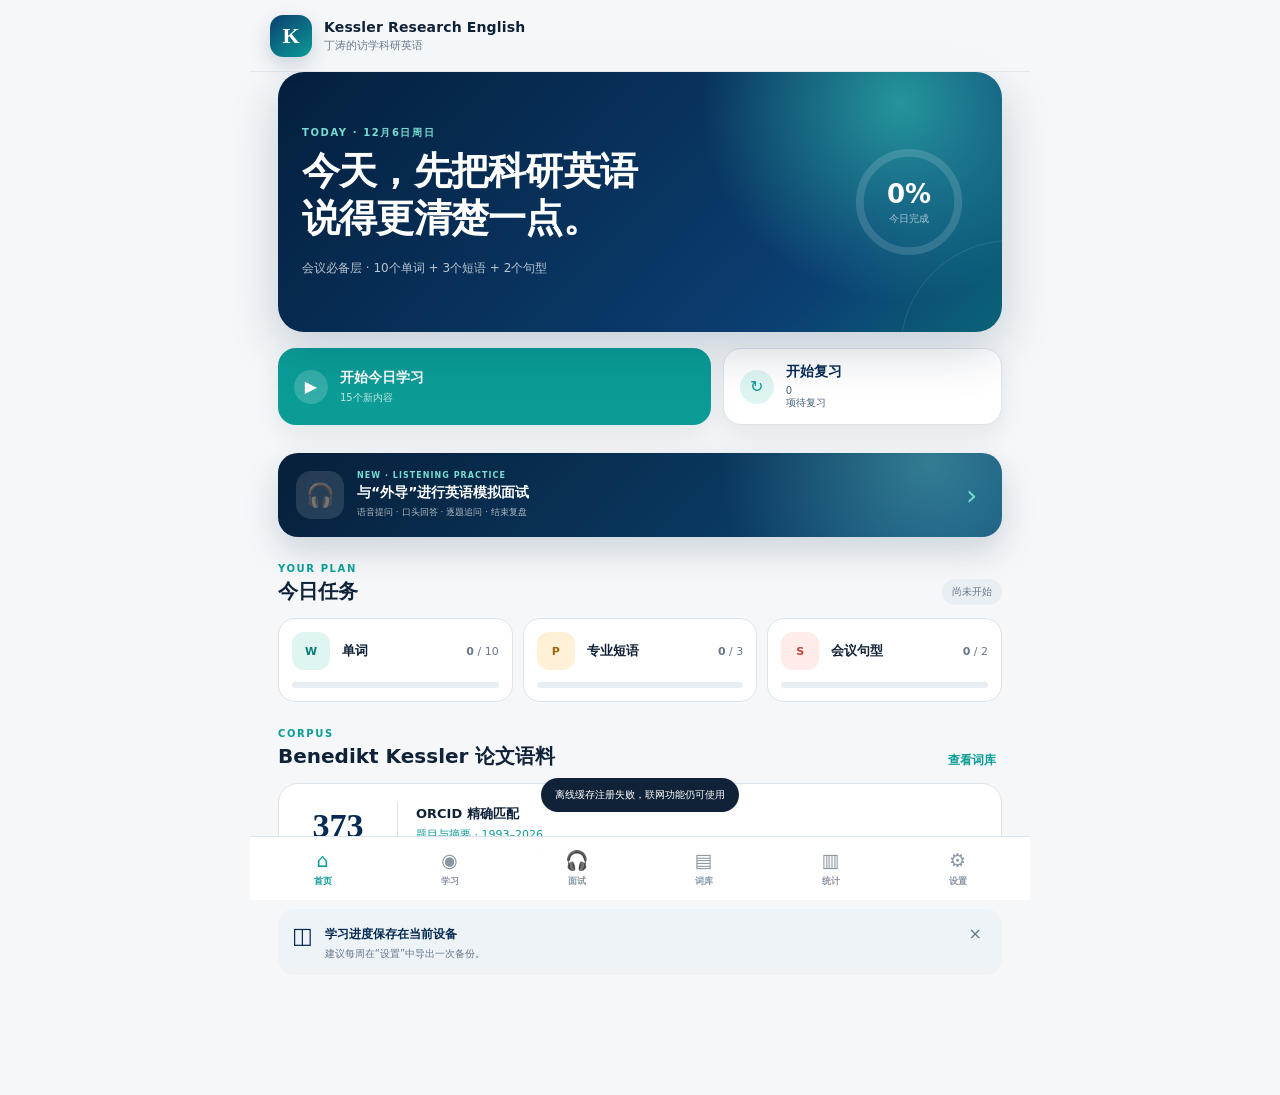
==== commit c87be06b: "Refresh cached clients after app updates" ====
--- a/app/index.html
+++ b/app/index.html
@@ -8,7 +8,7 @@
     <link rel="manifest" href="./manifest.webmanifest" />
     <link rel="icon" href="./icons/icon-192.png" />
     <link rel="apple-touch-icon" href="./icons/icon-192.png" />
-    <link rel="stylesheet" href="./styles.css" />
+    <link rel="stylesheet" href="./styles.css?v=2026-08-04-3" />
     <title>Kessler Research English</title>
   </head>
   <body>
@@ -379,7 +379,7 @@
     </dialog>
 
     <div id="toast" class="toast" role="status" aria-live="polite"></div>
-    <script src="./app.js" defer></script>
-    <script src="./interview.js" defer></script>
+    <script src="./app.js?v=2026-08-04-3" defer></script>
+    <script src="./interview.js?v=2026-08-04-3" defer></script>
   </body>
 </html>
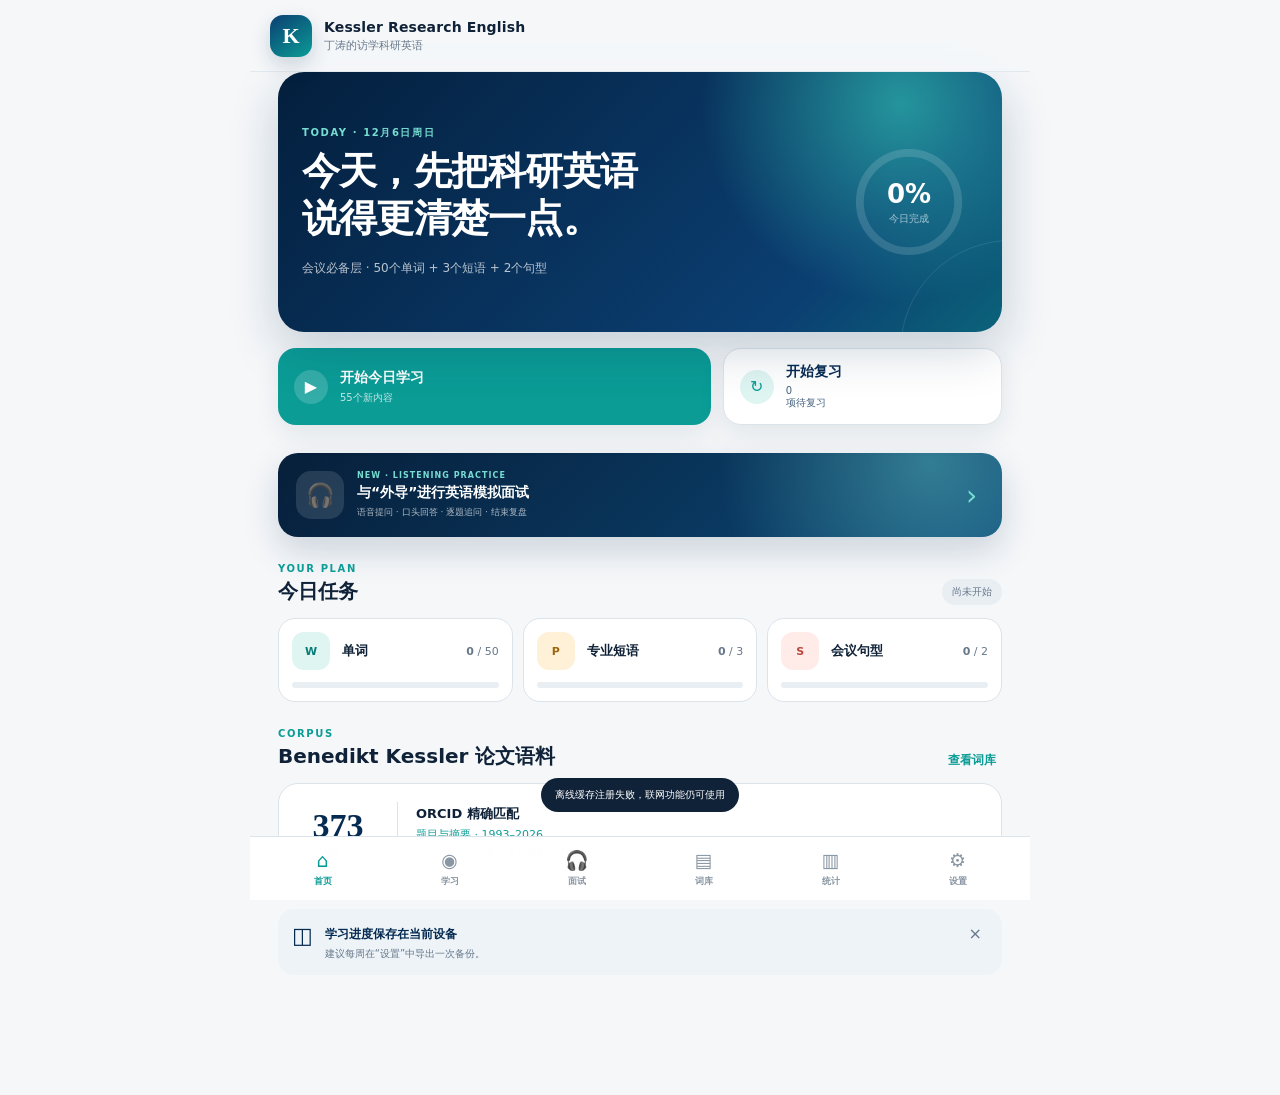
==== commit 4b1b590d: "feat: add presentation vocabulary and 50-word daily plan" ====
--- a/app/index.html
+++ b/app/index.html
@@ -8,7 +8,7 @@
     <link rel="manifest" href="./manifest.webmanifest" />
     <link rel="icon" href="./icons/icon-192.png" />
     <link rel="apple-touch-icon" href="./icons/icon-192.png" />
-    <link rel="stylesheet" href="./styles.css?v=2026-08-04-3" />
+    <link rel="stylesheet" href="./styles.css?v=2026-08-08-1" />
     <title>Kessler Research English</title>
   </head>
   <body>
@@ -30,7 +30,7 @@
             <div>
               <p class="eyebrow">TODAY · <span id="todayDate"></span></p>
               <h1>今天，先把科研英语<br />说得更清楚一点。</h1>
-              <p class="hero-subtitle">会议必备层 · 10个单词 + 3个短语 + 2个句型</p>
+              <p class="hero-subtitle">会议必备层 · 50个单词 + 3个短语 + 2个句型</p>
             </div>
             <div class="progress-orbit" aria-label="今日进度">
               <svg viewBox="0 0 120 120" role="img">
@@ -44,7 +44,7 @@
           <div class="home-actions">
             <button id="startTodayButton" class="primary-button" type="button">
               <span class="button-icon" aria-hidden="true">▶</span>
-              <span><strong>开始今日学习</strong><small id="newItemsHint">15个新内容</small></span>
+              <span><strong>开始今日学习</strong><small id="newItemsHint">55个新内容</small></span>
             </button>
             <button id="startReviewButton" class="secondary-button" type="button">
               <span class="button-icon review-icon" aria-hidden="true">↻</span>
@@ -70,7 +70,7 @@
             <div class="task-grid">
               <article class="task-card" data-task-type="word">
                 <span class="task-icon word-color">W</span>
-                <div><strong>单词</strong><span><b id="wordProgress">0</b> / 10</span></div>
+                <div><strong>单词</strong><span><b id="wordProgress">0</b> / 50</span></div>
                 <div class="mini-progress"><i id="wordBar"></i></div>
               </article>
               <article class="task-card" data-task-type="phrase">
@@ -128,9 +128,26 @@
 
             <div class="interview-brief">
               <div><strong>约 12–16 个问题</strong><span>会根据回答追问</span></div>
-              <div><strong>0.75× 语速</strong><span>可随时慢速重播</span></div>
+              <div><strong>三档语速</strong><span>1.0× / 0.75× / 0.50×</span></div>
               <div><strong>不打断纠错</strong><span>结束后统一复盘</span></div>
             </div>
+
+            <section class="interview-voice-options" aria-labelledby="interviewVoiceOptionsTitle">
+              <div class="interview-option-heading">
+                <div><p class="eyebrow">VOICE & SPEED</p><h3 id="interviewVoiceOptionsTitle">选择面试声音</h3></div>
+                <span id="interviewVoiceStatus">正在读取英语男声…</span>
+              </div>
+              <div class="interview-speed-picker" id="interviewSpeedPicker" aria-label="面试语速">
+                <button type="button" data-interview-rate="1">1.0×<small>正常</small></button>
+                <button type="button" class="is-active" data-interview-rate="0.75">0.75×<small>推荐</small></button>
+                <button type="button" data-interview-rate="0.5">0.50×<small>慢速</small></button>
+              </div>
+              <div class="interview-voice-picker">
+                <label for="interviewVoiceSelect"><span>固定英国男声</span><select id="interviewVoiceSelect" aria-label="固定英国男声"></select></label>
+                <button id="interviewVoicePreviewButton" type="button"><span aria-hidden="true">▶</span> 试听</button>
+              </div>
+              <p class="interview-voice-help">男声音频随网站提供，不再调用手机或电脑的系统女声。</p>
+            </section>
 
             <div class="interview-topic-list">
               <strong>本轮覆盖</strong>
@@ -171,8 +188,8 @@
               <div id="interviewQuestionText" class="interview-question-text" hidden></div>
 
               <div class="interview-listen-controls">
-                <button id="interviewRepeatButton" type="button"><span aria-hidden="true">↻</span> 0.75× 重播</button>
-                <button id="interviewSlowerButton" type="button"><span aria-hidden="true">◖</span> 更慢重播</button>
+                <button id="interviewRepeatButton" type="button"><span aria-hidden="true">↻</span> 按所选语速重播</button>
+                <label class="interview-session-rate" for="interviewSessionRateSelect"><span>语速</span><select id="interviewSessionRateSelect"><option value="1">1.0×</option><option value="0.75" selected>0.75×</option><option value="0.5">0.50×</option></select></label>
                 <button id="interviewShowTextButton" type="button"><span aria-hidden="true">Aa</span> 显示原文</button>
               </div>
 
@@ -293,7 +310,7 @@
         </section>
 
         <section id="view-library" class="view" data-view="library">
-          <div class="page-heading"><p class="eyebrow">300 ITEMS</p><h1>会议必备词库</h1><p>来源可追溯，按会议相关性排序。</p></div>
+          <div class="page-heading"><p class="eyebrow">370 ITEMS</p><h1>会议必备词库</h1><p>来源可追溯，按会议相关性排序。</p></div>
           <label class="search-box"><span aria-hidden="true">⌕</span><input id="librarySearch" type="search" placeholder="搜索英文、中文或主题" /></label>
           <div class="filter-row" id="libraryFilters">
             <button type="button" class="is-active" data-filter="all">全部</button>
@@ -353,7 +370,7 @@
             <a href="https://orcid.org/0000-0002-8160-2446" target="_blank" rel="noreferrer">查看Kessler的ORCID</a>
           </section>
           <button id="resetButton" class="danger-button" type="button">清除本设备学习进度</button>
-          <p class="version-line">Kessler Research English · <span id="appVersion">2026.07.31</span></p>
+          <p class="version-line">Kessler Research English · <span id="appVersion">2026.08.08</span></p>
         </section>
       </main>
 
@@ -379,7 +396,7 @@
     </dialog>
 
     <div id="toast" class="toast" role="status" aria-live="polite"></div>
-    <script src="./app.js?v=2026-08-04-3" defer></script>
-    <script src="./interview.js?v=2026-08-04-3" defer></script>
+    <script src="./app.js?v=2026-08-08-1" defer></script>
+    <script src="./interview.js?v=2026-08-08-1" defer></script>
   </body>
 </html>
--- a/app/styles.css
+++ b/app/styles.css
@@ -121,6 +121,22 @@
 .interview-brief div { min-width: 0; background: var(--card); border: 1px solid var(--line); border-radius: 15px; padding: 13px 10px; display: grid; gap: 4px; }
 .interview-brief strong { color: var(--oxford); font-size: 11px; }
 .interview-brief span { color: var(--muted); font-size: 9px; line-height: 1.4; }
+.interview-voice-options { background: var(--card); border: 1px solid var(--line); border-radius: 17px; padding: 16px; margin-bottom: 12px; }
+.interview-option-heading { display: flex; align-items: end; justify-content: space-between; gap: 12px; }
+.interview-option-heading .eyebrow { margin-bottom: 3px; }
+.interview-option-heading h3 { color: var(--oxford); font-size: 14px; margin: 0; }
+.interview-option-heading > span { color: var(--muted); font-size: 8px; text-align: right; }
+.interview-speed-picker { display: grid; grid-template-columns: repeat(3, 1fr); gap: 7px; margin: 13px 0 11px; }
+.interview-speed-picker button { min-height: 48px; border: 1px solid var(--line); color: var(--oxford); background: #f8fafb; border-radius: 12px; display: grid; place-content: center; gap: 2px; cursor: pointer; font-weight: 800; font-size: 12px; }
+.interview-speed-picker button small { color: var(--muted); font-size: 8px; font-weight: 500; }
+.interview-speed-picker button.is-active { color: #fff; border-color: var(--oxford); background: var(--oxford); }
+.interview-speed-picker button.is-active small { color: rgba(255,255,255,.67); }
+.interview-voice-picker { display: grid; grid-template-columns: 1fr auto; gap: 8px; align-items: end; }
+.interview-voice-picker label { display: grid; gap: 5px; }
+.interview-voice-picker label > span { color: var(--muted); font-size: 8px; }
+.interview-voice-picker select, .interview-session-rate select { min-width: 0; width: 100%; border: 1px solid var(--line); color: var(--ink); background: #f8fafb; border-radius: 11px; padding: 10px; font-size: 10px; }
+.interview-voice-picker button { height: 37px; border: 1px solid var(--teal); color: #087d78; background: var(--teal-soft); border-radius: 11px; padding: 0 13px; cursor: pointer; font-size: 9px; font-weight: 800; }
+.interview-voice-help { color: var(--muted); font-size: 8px; line-height: 1.45; margin: 7px 0 0; }
 .interview-topic-list { background: var(--card); border: 1px solid var(--line); border-radius: 16px; padding: 15px; }
 .interview-topic-list strong { font-size: 11px; }
 .interview-topic-list p { color: var(--muted); font-size: 10px; line-height: 1.65; margin: 5px 0 0; }
@@ -156,6 +172,8 @@
 .interview-listen-controls { display: grid; grid-template-columns: repeat(3, 1fr); gap: 7px; padding: 14px 18px 16px; border-bottom: 1px solid var(--line); }
 .interview-listen-controls button { min-height: 38px; border: 1px solid var(--line); background: #f8fafb; border-radius: 11px; color: var(--muted); padding: 9px 5px; font-size: 9px; cursor: pointer; }
 .interview-listen-controls button span { color: var(--teal); margin-right: 3px; }
+.interview-session-rate { min-height: 38px; border: 1px solid var(--line); background: #f8fafb; border-radius: 11px; display: grid; grid-template-columns: auto 1fr; align-items: center; gap: 5px; padding: 4px 7px; color: var(--muted); font-size: 8px; }
+.interview-session-rate select { border: 0; background: transparent; padding: 4px 1px; color: var(--oxford); font-weight: 800; }
 .answer-panel { padding: 18px; }
 .answer-panel-heading { display: flex; justify-content: space-between; align-items: end; gap: 10px; }
 .answer-panel-heading .eyebrow { margin-bottom: 4px; }
